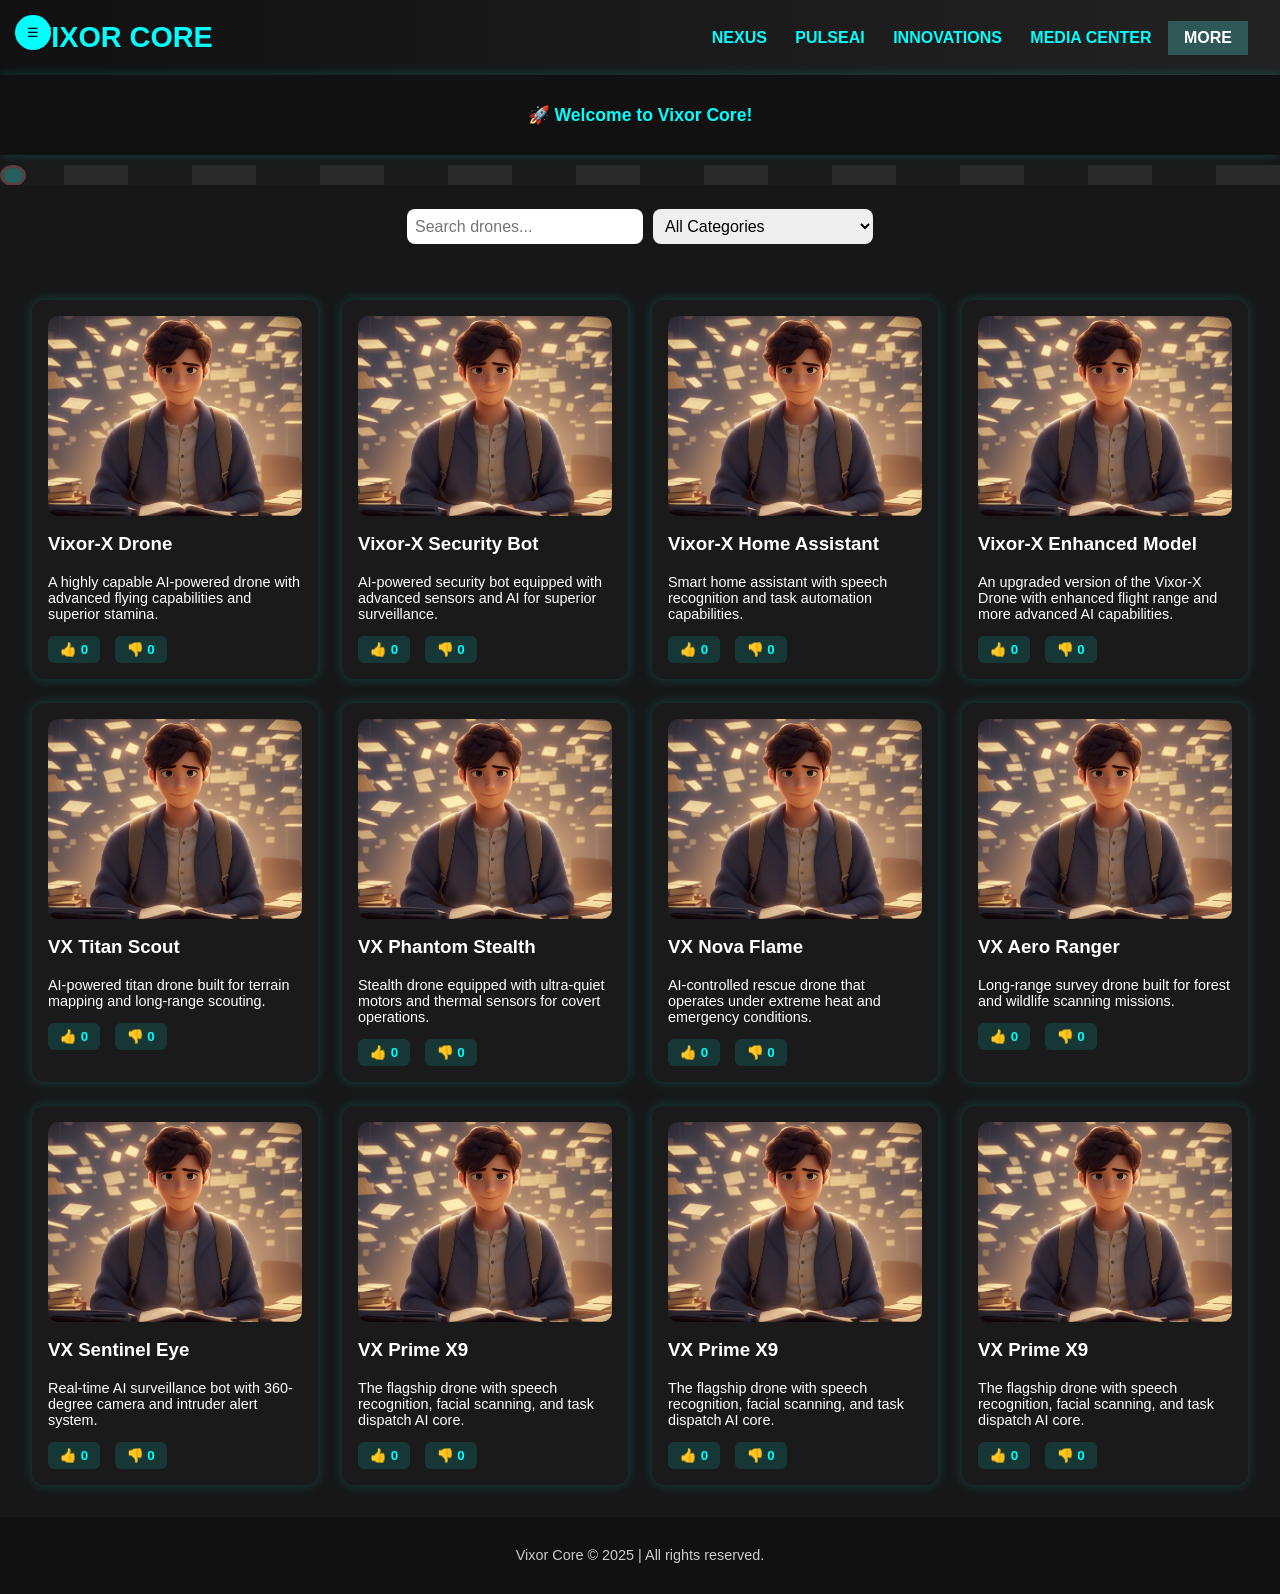
==== index.html @ 2cb332a6 "Add files via upload" ====
<!DOCTYPE html>
<html lang="en">
<head>
  <meta charset="UTF-8" />
  <meta name="viewport" content="width=device-width, initial-scale=1.0" />
  <title>Vixor Core - Home</title>
  <link rel="stylesheet" href="style.css" />
</head>
<body>

  <!-- Top Navigation Header -->
  <header>
    <div class="logo">Vixor Core</div>
    <nav>
      <a href="#nexus" id="nav-nexus">Nexus</a>
      <a href="#pulseai" id="nav-pulseai">PulseAI</a>
      <a href="#skybots" id="nav-skybots">Innovations</a>
      <a href="#media" id="nav-media">Media Center</a>
      <div class="dropdown">
        <button class="dropbtn">More</button>
        <div class="dropdown-content">
          <a href="settings.html" id="nav-settings">Settings</a>
          <a href="mission.html" id="nav-mission">Mission</a>
          <a href="token.html" id="nav-token">Token</a>
          <a href="reserve.html" id="nav-reserve">Reserve</a>
          <a href="roadmap.html" id="nav-roadmap">Roadmap</a>
          <a href="help.html" id="nav-help">Help</a>
          <a href="contact.html" id="nav-contact">Contact Us</a>
        </div>
      </div>
    </nav>
  </header>

  <!-- ✅ Rotating Message Section BELOW Header -->
  <section class="rotating-banner">
    <p id="rotatingText">🚀 Welcome to Vixor Core!</p>
  </section>

  <!-- Sidebar for Account Control -->
  <button id="toggleSidebarBtn">☰</button>
  <aside id="sidebar">
    <a href="profile.html">Profile</a>
    <a href="notifications.html">Notifications</a>
    <a href="language.html">Language</a>
    <a href="deposit.html">Deposit Funds</a>
    <a href="#transact" id="nav-transact">Transact</a>
    <a href="#fleet" id="nav-fleet">Drone Fleet</a>
    <a href="logout.html">Logout</a>
    <div id="clock"></div> <!-- Clock Display -->
  </aside>

  <!-- Color Theme Control -->
  <div id="color-theme-slider">
    <div class="color-handle" draggable="true"></div>
  </div>

  <!-- Search and Filter Section -->
  <div class="search-filter-wrapper">
    <input type="text" id="searchInput" placeholder="Search drones..." />
    <select id="filterSelect">
      <option value="all">All Categories</option>
      <option value="SkyBots">SkyBots</option>
      <option value="PulseAI">PulseAI</option>
      <option value="Nexus">Nexus</option>
      <option value="space tech">Space Tech</option>
    </select>
  </div>

  <!-- Main Content Area for Products -->
  <div class="container" id="content"></div>

  <!-- Footer Section -->
  <footer>
    <p>Vixor Core &copy; 2025 | All rights reserved.</p>
  </footer>

  <!-- Main JavaScript -->
  <script src="main.js"></script>

  <!-- ✅ Rotating Banner Script -->
  <script>
    const rotatingMessages = [
      "🚀 Welcome to Vixor Core!",
      "💸 Would you like to deposit to your account?",
      "🧾 Complete your profile to access more features!",
      "🛰️ New drones launching weekly!",
      "🎁 Invite friends to earn rewards!",
      "🌍 Now supporting 20+ languages!",
      "🔐 Stay safe: enable 2FA in settings!",
      "🛠️ Join our AI Dev Program – coming soon!",
      "💡 Tip: Click 'More' to see all extra features.",
      "💬 VX AI bots now support voice response!"
      
    ];
    let msgIndex = 0;
    const rotatingText = document.getElementById("rotatingText");

    setInterval(() => {
      msgIndex = (msgIndex + 1) % rotatingMessages.length;
      rotatingText.textContent = rotatingMessages[msgIndex];
    }, 4000);
  </script>

  <!-- ✅ Optional Basic CSS (if not already in style.css) -->
  <style>
    .rotating-banner {
      text-align: center;
      background-color: #111;
      padding: 12px 0;
      font-size: 1.1rem;
      color: #00ffff;
      font-weight: 600;
      font-weight: bolder;
      box-shadow: 0 0 10px rgba(0, 255, 255, 0.2);
      animation: fadeIn 7.5s ease-in-out;
    }
  </style>

</body>
</html>
---- style.css ----
/* Vixor Core Full Website Styling */

/* ===== BASE ===== */
body {
  font-family: 'Segoe UI', sans-serif;
  margin: 0;
  padding: 0;
  background-color: #0a0a0af1;
  color: #ffffff;
  transition: background-color 0.5s ease;
}

/* ===== HEADER ===== */
header {
  background: linear-gradient(to right, #111, #222);
  padding: 1rem 2rem;
  font-weight: 600;
  display: flex;
  justify-content: space-between;
  align-items: center;
  text-transform: uppercase;
  line-height: 1.5;
}

.logo {
  font-size: 1.8rem;
  font-weight: bold;
  color: #00ffff;
}

nav a {
  margin: 0 12px;
  text-decoration: none;
  color: #00ffff;
  font-size: 1rem;
  transition: color 1.7s;
}

nav a:hover {
  color: #263636;
  text-shadow: 0 0 10px #00ff7f;
}

/* ===== DROPDOWN ===== */
.dropdown {
  position: relative;
  display: inline-block;
}

.dropbtn {
  background-color: #2e5757;
  color: white;
  padding: 0.5rem 1rem;
  border: none;
  cursor: pointer;
  font-size: 1rem;
  font-weight: bold;
  text-transform: uppercase;
}

.dropdown-content {
  display: none;
  position: absolute;
  background-color: #444;
  min-width: 180px;
  z-index: 1;
}

.dropdown-content a {
  color: #ccc;
  padding: 12px 16px;
  text-decoration: none;
  display: block;
}

.dropdown:hover .dropdown-content {
  display: block;
}

/* ===== ROTATING MESSAGE BANNER ===== */
.rotating-banner {
  background-color: #35a0a0;
  padding: 10px 0;
  text-align: center;
  font-size: 1rem;
  font-weight: bold;
  color: #00ffff;
  box-shadow: 0 0 10px rgba(0, 255, 255, 0.2);
  animation: fadeIn 1.5s ease-in-out;
}

@keyframes fadeIn {
  from { opacity: 0; transform: translateY(-100px); }
  to   { opacity: 1; transform: translateY(0); }
}

/* ===== SIDEBAR ===== */
#sidebar {
  position: fixed;
  top: 0;
  left: -250px;
  width: 250px;
  height: 100%;
  background: #111;
  overflow-x: hidden;
  transition: left 0.5s ease;
  z-index: 999;
  padding-top: 60px;
}

#sidebar.open {
  left: 0;
}

#sidebar a {
  padding: 15px 25px;
  text-decoration: none;
  font-size: 1rem;
  color: #ccc;
  display: block;
  transition: 0.3s;
  text-transform: uppercase;
}

#sidebar a:hover {
  background-color: #355555;
  color: black;
}

/* ===== SIDEBAR TOGGLE BUTTON ===== */
#toggleSidebarBtn {
  position: fixed;
  top: 15px;
  left: 15px;
  background-color: #00ffff;
  border: none;
  padding: 10px 12px;
  cursor: pointer;
  border-radius: 50%;
  z-index: 1000;
}

/* ===== COLOR THEME SLIDER ===== */
#color-theme-slider {
  width: 100%;
  height: 20px;
  background: repeating-linear-gradient(
    to right,
    #1a1a1a,
    #1a1a1a 5%,
    #2a2a2a 5%,
    #2a2a2a 10%
  );
  position: relative;
  overflow: hidden;
  margin-top: 10px;
}

.color-handle {
  width: 20px;
  height: 15px;
  background-color: #275e5e;
  border: 3px solid rgb(90, 63, 63);
  border-radius: 50%;
  position: absolute;
  top: 0;
  left: 0;
  cursor: grab;
}

/* ===== SEARCH & FILTER ===== */
.search-filter-wrapper {
  display: flex;
  justify-content: center;
  gap: 10px;
  margin: 1.5rem;
}

input#searchInput, select#filterSelect {
  padding: 0.5rem;
  font-size: 1rem;
  border-radius: 8px;
  border: none;
  width: 220px;
}

/* ===== PRODUCT GRID ===== */
.container {
  display: grid;
  grid-template-columns: repeat(auto-fit, minmax(250px, 1fr));
  gap: 1.5rem;
  padding: 2rem;
}

.card {
  background-color: #1a1a1a;
  padding: 1rem;
  border-radius: 12px;
  box-shadow: 0 0 12px rgba(0,255,255,0.2);
  transition: transform 0.3s, box-shadow 0.3s;
}

.card:hover {
  transform: scale(1.05);
  box-shadow: 0 0 20px rgba(0,255,255,0.4);
}

.card img {
  width: 100%;
  border-radius: 10px;
  height: 200px;
  object-fit: cover;
}

.card h3 {
  margin-top: 0.8rem;
}

.card p {
  font-size: 0.9rem;
}

.vote-buttons {
  margin-top: 10px;
}
.vote-buttons button {
  margin-right: 10px;
  padding: 6px 12px;
  background: #00ffff20;
  border: none;
  border-radius: 6px;
  cursor: pointer;
  color: #00ffff;
  font-weight: bold;
}
.vote-buttons button:hover {
  background: #00ffff40;
}

/* ===== FOOTER ===== */
footer {
  text-align: center;
  padding: 1rem;
  background-color: #111;
  font-size: 0.9rem;
  color: #ccc;
}

/* ===== CLOCK ===== */
#clock {
  font-size: 1.2rem;
  color: #00ffff;
  margin: 20px;
  text-align: center;
}

/* ===== RESPONSIVE DESIGN ===== */
@media (max-width: 768px) {
  nav {
    flex-direction: column;
    align-items: center;
  }

  .search-filter-wrapper {
    flex-direction: column;
    align-items: center;
  }

  #color-theme-slider {
    height: 35px;
  }

  .color-handle {
    height: 35px;
    width: 35px;
  }
}
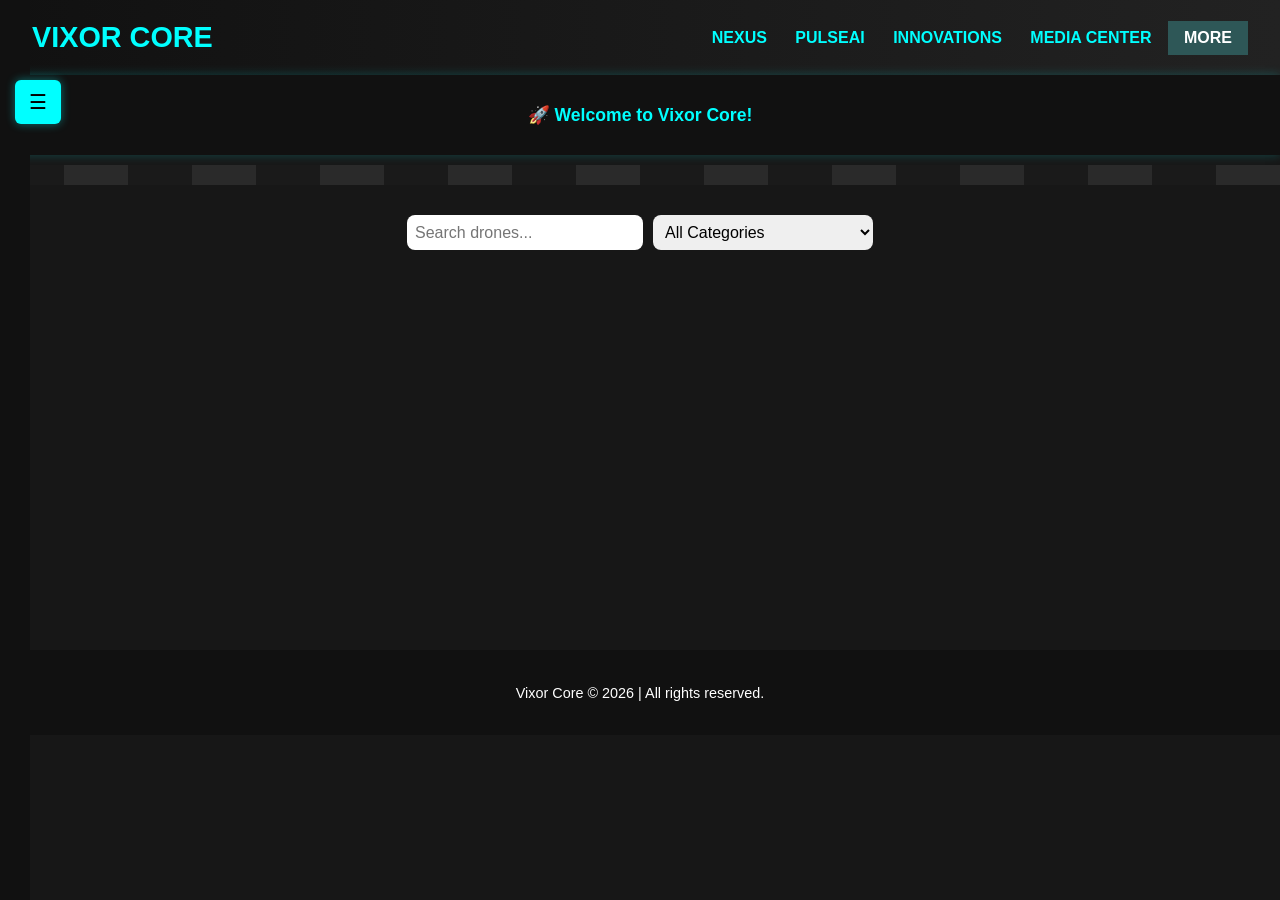
==== commit 7787df4e: "Update index.html" ====
--- a/index.html
+++ b/index.html
@@ -5,6 +5,103 @@
   <meta name="viewport" content="width=device-width, initial-scale=1.0" />
   <title>Vixor Core - Home</title>
   <link rel="stylesheet" href="style.css" />
+
+  <style>
+    /* Rotating Banner */
+    .rotating-banner {
+      text-align: center;
+      background-color: #111;
+      padding: 12px 0;
+      font-size: 1.1rem;
+      color: #00ffff;
+      font-weight: bold;
+      box-shadow: 0 0 10px rgba(0, 255, 255, 0.2);
+    }
+
+    #rotatingText {
+      transition: opacity 0.5s ease;
+    }
+
+    /* Sidebar Toggle Button */
+    #toggleSidebarBtn {
+      position: fixed;
+      top: 80px;
+      left: 15px;
+      z-index: 1000;
+      background: #00ffff;
+      color: #000;
+      border: none;
+      padding: 10px 14px;
+      font-size: 20px;
+      cursor: pointer;
+      border-radius: 6px;
+      box-shadow: 0 0 10px rgba(0,255,255,0.4);
+    }
+
+    /* Sidebar */
+    #sidebar {
+      position: fixed;
+      top: 0;
+      left: -260px;
+      width: 250px;
+      height: 100%;
+      background: #111;
+      padding: 80px 20px 20px;
+      transition: left 0.3s ease;
+      z-index: 999;
+      display: flex;
+      flex-direction: column;
+      gap: 15px;
+    }
+
+    #sidebar a {
+      color: #00ffff;
+      text-decoration: none;
+      font-size: 16px;
+    }
+
+    #sidebar.active {
+      left: 0;
+    }
+
+    #clock {
+      margin-top: 20px;
+      color: white;
+      font-weight: bold;
+      font-size: 16px;
+    }
+
+    /* Search + Filter */
+    .search-filter-wrapper {
+      display: flex;
+      gap: 10px;
+      justify-content: center;
+      margin: 30px 20px;
+      flex-wrap: wrap;
+    }
+
+    #searchInput,
+    #filterSelect {
+      padding: 10px;
+      border: 1px solid #00ffff;
+      border-radius: 6px;
+      outline: none;
+    }
+
+    /* Main Content */
+    .container {
+      min-height: 300px;
+      padding: 20px;
+    }
+
+    footer {
+      text-align: center;
+      padding: 20px;
+      background: #111;
+      color: #fff;
+      margin-top: 30px;
+    }
+  </style>
 </head>
 <body>
 
@@ -12,41 +109,42 @@
   <header>
     <div class="logo">Vixor Core</div>
     <nav>
-      <a href="#nexus" id="nav-nexus">Nexus</a>
-      <a href="#pulseai" id="nav-pulseai">PulseAI</a>
-      <a href="#skybots" id="nav-skybots">Innovations</a>
-      <a href="#media" id="nav-media">Media Center</a>
+      <a href="#nexus">Nexus</a>
+      <a href="#pulseai">PulseAI</a>
+      <a href="#skybots">Innovations</a>
+      <a href="#media">Media Center</a>
+
       <div class="dropdown">
-        <button class="dropbtn">More</button>
+        <button type="button" class="dropbtn">More</button>
         <div class="dropdown-content">
-          <a href="settings.html" id="nav-settings">Settings</a>
-          <a href="mission.html" id="nav-mission">Mission</a>
-          <a href="token.html" id="nav-token">Token</a>
-          <a href="reserve.html" id="nav-reserve">Reserve</a>
-          <a href="roadmap.html" id="nav-roadmap">Roadmap</a>
-          <a href="help.html" id="nav-help">Help</a>
-          <a href="contact.html" id="nav-contact">Contact Us</a>
+          <a href="settings.html">Settings</a>
+          <a href="mission.html">Mission</a>
+          <a href="token.html">Token</a>
+          <a href="reserve.html">Reserve</a>
+          <a href="roadmap.html">Roadmap</a>
+          <a href="help.html">Help</a>
+          <a href="contact.html">Contact Us</a>
         </div>
       </div>
     </nav>
   </header>
 
-  <!-- ✅ Rotating Message Section BELOW Header -->
+  <!-- Rotating Banner -->
   <section class="rotating-banner">
     <p id="rotatingText">🚀 Welcome to Vixor Core!</p>
   </section>
 
-  <!-- Sidebar for Account Control -->
+  <!-- Sidebar -->
   <button id="toggleSidebarBtn">☰</button>
   <aside id="sidebar">
     <a href="profile.html">Profile</a>
     <a href="notifications.html">Notifications</a>
     <a href="language.html">Language</a>
     <a href="deposit.html">Deposit Funds</a>
-    <a href="#transact" id="nav-transact">Transact</a>
-    <a href="#fleet" id="nav-fleet">Drone Fleet</a>
+    <a href="#transact">Transact</a>
+    <a href="#fleet">Drone Fleet</a>
     <a href="logout.html">Logout</a>
-    <div id="clock"></div> <!-- Clock Display -->
+    <div id="clock"></div>
   </aside>
 
   <!-- Color Theme Control -->
@@ -54,7 +152,7 @@
     <div class="color-handle" draggable="true"></div>
   </div>
 
-  <!-- Search and Filter Section -->
+  <!-- Search and Filter -->
   <div class="search-filter-wrapper">
     <input type="text" id="searchInput" placeholder="Search drones..." />
     <select id="filterSelect">
@@ -66,19 +164,16 @@
     </select>
   </div>
 
-  <!-- Main Content Area for Products -->
+  <!-- Main Content -->
   <div class="container" id="content"></div>
 
-  <!-- Footer Section -->
+  <!-- Footer -->
   <footer>
-    <p>Vixor Core &copy; 2025 | All rights reserved.</p>
+    <p>Vixor Core &copy; 2026 | All rights reserved.</p>
   </footer>
 
-  <!-- Main JavaScript -->
-  <script src="main.js"></script>
-
-  <!-- ✅ Rotating Banner Script -->
   <script>
+    /* Rotating Banner Messages */
     const rotatingMessages = [
       "🚀 Welcome to Vixor Core!",
       "💸 Would you like to deposit to your account?",
@@ -90,31 +185,39 @@
       "🛠️ Join our AI Dev Program – coming soon!",
       "💡 Tip: Click 'More' to see all extra features.",
       "💬 VX AI bots now support voice response!"
-      
     ];
+
     let msgIndex = 0;
     const rotatingText = document.getElementById("rotatingText");
 
     setInterval(() => {
-      msgIndex = (msgIndex + 1) % rotatingMessages.length;
-      rotatingText.textContent = rotatingMessages[msgIndex];
+      rotatingText.style.opacity = "0";
+
+      setTimeout(() => {
+        msgIndex = (msgIndex + 1) % rotatingMessages.length;
+        rotatingText.textContent = rotatingMessages[msgIndex];
+        rotatingText.style.opacity = "1";
+      }, 500);
     }, 4000);
+
+    /* Sidebar Toggle */
+    const sidebar = document.getElementById("sidebar");
+    const toggleBtn = document.getElementById("toggleSidebarBtn");
+
+    toggleBtn.addEventListener("click", () => {
+      sidebar.classList.toggle("active");
+    });
+
+    /* Live Clock */
+    function updateClock() {
+      const clock = document.getElementById("clock");
+      const now = new Date();
+      clock.textContent = now.toLocaleTimeString();
+    }
+
+    setInterval(updateClock, 1000);
+    updateClock();
   </script>
-
-  <!-- ✅ Optional Basic CSS (if not already in style.css) -->
-  <style>
-    .rotating-banner {
-      text-align: center;
-      background-color: #111;
-      padding: 12px 0;
-      font-size: 1.1rem;
-      color: #00ffff;
-      font-weight: 600;
-      font-weight: bolder;
-      box-shadow: 0 0 10px rgba(0, 255, 255, 0.2);
-      animation: fadeIn 7.5s ease-in-out;
-    }
-  </style>
 
 </body>
 </html>
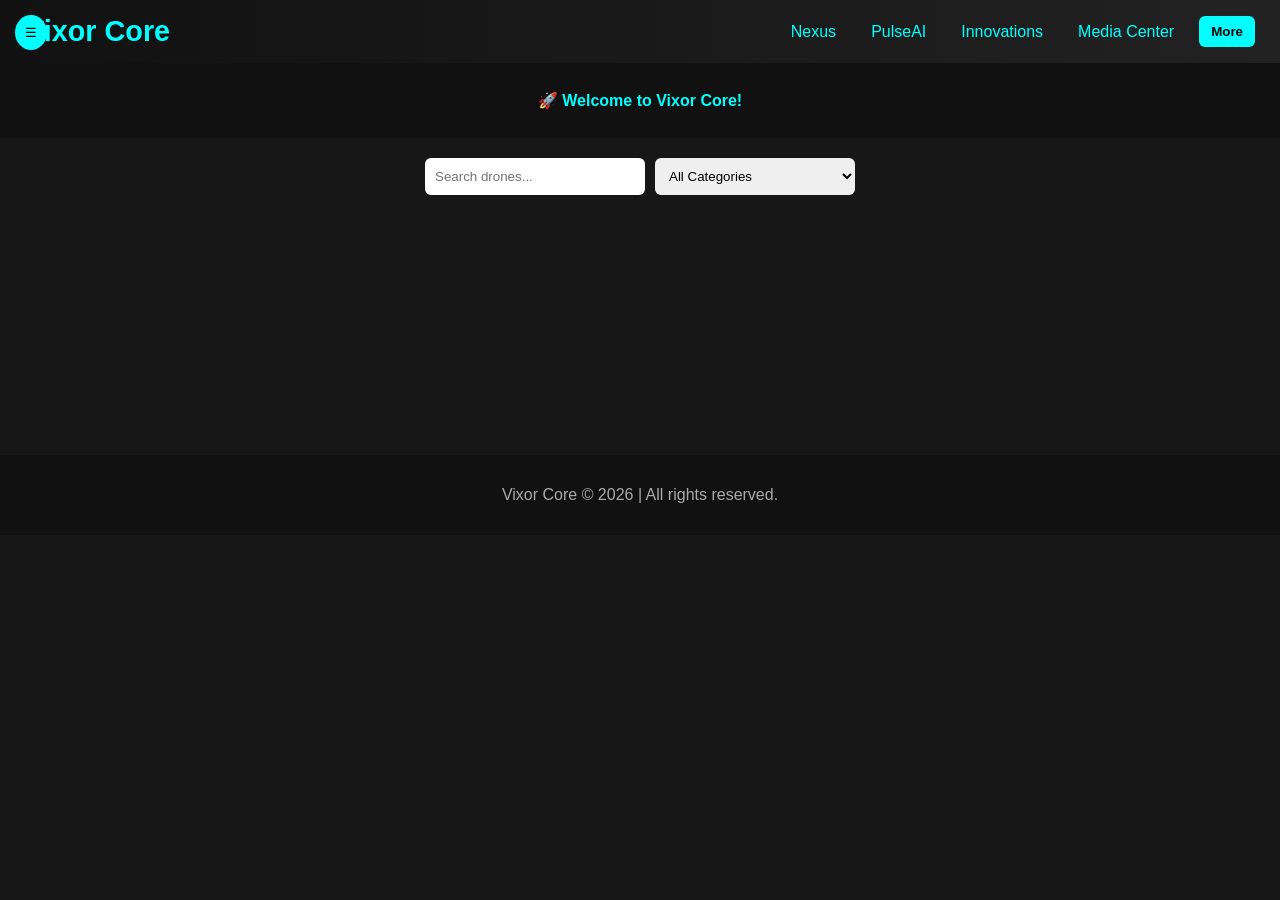
==== commit b379efb4: "Update index.html" ====
--- a/index.html
+++ b/index.html
@@ -5,109 +5,14 @@
   <meta name="viewport" content="width=device-width, initial-scale=1.0" />
   <title>Vixor Core - Home</title>
   <link rel="stylesheet" href="style.css" />
+</head>
 
-  <style>
-    /* Rotating Banner */
-    .rotating-banner {
-      text-align: center;
-      background-color: #111;
-      padding: 12px 0;
-      font-size: 1.1rem;
-      color: #00ffff;
-      font-weight: bold;
-      box-shadow: 0 0 10px rgba(0, 255, 255, 0.2);
-    }
-
-    #rotatingText {
-      transition: opacity 0.5s ease;
-    }
-
-    /* Sidebar Toggle Button */
-    #toggleSidebarBtn {
-      position: fixed;
-      top: 80px;
-      left: 15px;
-      z-index: 1000;
-      background: #00ffff;
-      color: #000;
-      border: none;
-      padding: 10px 14px;
-      font-size: 20px;
-      cursor: pointer;
-      border-radius: 6px;
-      box-shadow: 0 0 10px rgba(0,255,255,0.4);
-    }
-
-    /* Sidebar */
-    #sidebar {
-      position: fixed;
-      top: 0;
-      left: -260px;
-      width: 250px;
-      height: 100%;
-      background: #111;
-      padding: 80px 20px 20px;
-      transition: left 0.3s ease;
-      z-index: 999;
-      display: flex;
-      flex-direction: column;
-      gap: 15px;
-    }
-
-    #sidebar a {
-      color: #00ffff;
-      text-decoration: none;
-      font-size: 16px;
-    }
-
-    #sidebar.active {
-      left: 0;
-    }
-
-    #clock {
-      margin-top: 20px;
-      color: white;
-      font-weight: bold;
-      font-size: 16px;
-    }
-
-    /* Search + Filter */
-    .search-filter-wrapper {
-      display: flex;
-      gap: 10px;
-      justify-content: center;
-      margin: 30px 20px;
-      flex-wrap: wrap;
-    }
-
-    #searchInput,
-    #filterSelect {
-      padding: 10px;
-      border: 1px solid #00ffff;
-      border-radius: 6px;
-      outline: none;
-    }
-
-    /* Main Content */
-    .container {
-      min-height: 300px;
-      padding: 20px;
-    }
-
-    footer {
-      text-align: center;
-      padding: 20px;
-      background: #111;
-      color: #fff;
-      margin-top: 30px;
-    }
-  </style>
-</head>
 <body>
 
-  <!-- Top Navigation Header -->
+  <!-- ===== HEADER ===== -->
   <header>
     <div class="logo">Vixor Core</div>
+
     <nav>
       <a href="#nexus">Nexus</a>
       <a href="#pulseai">PulseAI</a>
@@ -115,7 +20,7 @@
       <a href="#media">Media Center</a>
 
       <div class="dropdown">
-        <button type="button" class="dropbtn">More</button>
+        <button class="dropbtn" type="button">More</button>
         <div class="dropdown-content">
           <a href="settings.html">Settings</a>
           <a href="mission.html">Mission</a>
@@ -123,19 +28,21 @@
           <a href="reserve.html">Reserve</a>
           <a href="roadmap.html">Roadmap</a>
           <a href="help.html">Help</a>
-          <a href="contact.html">Contact Us</a>
+          <a href="contact.html">Contact</a>
         </div>
       </div>
     </nav>
   </header>
 
-  <!-- Rotating Banner -->
+  <!-- ===== ROTATING BANNER ===== -->
   <section class="rotating-banner">
     <p id="rotatingText">🚀 Welcome to Vixor Core!</p>
   </section>
 
-  <!-- Sidebar -->
+  <!-- ===== SIDEBAR BUTTON ===== -->
   <button id="toggleSidebarBtn">☰</button>
+
+  <!-- ===== SIDEBAR ===== -->
   <aside id="sidebar">
     <a href="profile.html">Profile</a>
     <a href="notifications.html">Notifications</a>
@@ -144,15 +51,11 @@
     <a href="#transact">Transact</a>
     <a href="#fleet">Drone Fleet</a>
     <a href="logout.html">Logout</a>
+
     <div id="clock"></div>
   </aside>
 
-  <!-- Color Theme Control -->
-  <div id="color-theme-slider">
-    <div class="color-handle" draggable="true"></div>
-  </div>
-
-  <!-- Search and Filter -->
+  <!-- ===== SEARCH FILTER ===== -->
   <div class="search-filter-wrapper">
     <input type="text" id="searchInput" placeholder="Search drones..." />
     <select id="filterSelect">
@@ -160,31 +63,30 @@
       <option value="SkyBots">SkyBots</option>
       <option value="PulseAI">PulseAI</option>
       <option value="Nexus">Nexus</option>
-      <option value="space tech">Space Tech</option>
+      <option value="space">Space Tech</option>
     </select>
   </div>
 
-  <!-- Main Content -->
+  <!-- ===== MAIN CONTENT ===== -->
   <div class="container" id="content"></div>
 
-  <!-- Footer -->
+  <!-- ===== FOOTER ===== -->
   <footer>
-    <p>Vixor Core &copy; 2026 | All rights reserved.</p>
+    <p>Vixor Core © 2026 | All rights reserved.</p>
   </footer>
 
+  <!-- ===== SCRIPT ===== -->
   <script>
-    /* Rotating Banner Messages */
+    // Rotating messages
     const rotatingMessages = [
       "🚀 Welcome to Vixor Core!",
-      "💸 Would you like to deposit to your account?",
-      "🧾 Complete your profile to access more features!",
-      "🛰️ New drones launching weekly!",
-      "🎁 Invite friends to earn rewards!",
-      "🌍 Now supporting 20+ languages!",
-      "🔐 Stay safe: enable 2FA in settings!",
-      "🛠️ Join our AI Dev Program – coming soon!",
-      "💡 Tip: Click 'More' to see all extra features.",
-      "💬 VX AI bots now support voice response!"
+      "💸 Deposit funds anytime!",
+      "🧾 Complete your profile!",
+      "🛰️ New drones launching!",
+      "🎁 Invite friends & earn!",
+      "🌍 Now supporting global users!",
+      "🔐 Enable 2FA for safety!",
+      "💡 Explore More section!"
     ];
 
     let msgIndex = 0;
@@ -197,18 +99,18 @@
         msgIndex = (msgIndex + 1) % rotatingMessages.length;
         rotatingText.textContent = rotatingMessages[msgIndex];
         rotatingText.style.opacity = "1";
-      }, 500);
-    }, 4000);
+      }, 400);
+    }, 3000);
 
-    /* Sidebar Toggle */
+    // Sidebar toggle
     const sidebar = document.getElementById("sidebar");
     const toggleBtn = document.getElementById("toggleSidebarBtn");
 
-    toggleBtn.addEventListener("click", () => {
-      sidebar.classList.toggle("active");
-    });
+    toggleBtn.onclick = () => {
+      sidebar.classList.toggle("open");
+    };
 
-    /* Live Clock */
+    // Clock
     function updateClock() {
       const clock = document.getElementById("clock");
       const now = new Date();
@@ -220,4 +122,4 @@
   </script>
 
 </body>
-</html>
+                                        </html>
--- a/style.css
+++ b/style.css
@@ -1,111 +1,117 @@
-/* Vixor Core Full Website Styling */
+/* =========================
+   VIXOR CORE FULL CSS RESET
+========================= */
 
-/* ===== BASE ===== */
+/* BASE */
 body {
   font-family: 'Segoe UI', sans-serif;
   margin: 0;
   padding: 0;
   background-color: #0a0a0af1;
   color: #ffffff;
-  transition: background-color 0.5s ease;
 }
 
 /* ===== HEADER ===== */
 header {
   background: linear-gradient(to right, #111, #222);
-  padding: 1rem 2rem;
-  font-weight: 600;
+  padding: 15px 25px;
   display: flex;
   justify-content: space-between;
   align-items: center;
-  text-transform: uppercase;
-  line-height: 1.5;
+  flex-wrap: wrap;
 }
 
+/* LOGO */
 .logo {
   font-size: 1.8rem;
   font-weight: bold;
   color: #00ffff;
 }
 
+/* NAV */
+nav {
+  display: flex;
+  align-items: center;
+  gap: 15px;
+  flex-wrap: wrap;
+}
+
+/* NAV LINKS */
 nav a {
-  margin: 0 12px;
   text-decoration: none;
   color: #00ffff;
-  font-size: 1rem;
-  transition: color 1.7s;
+  padding: 6px 10px;
+  border-radius: 6px;
+  transition: 0.3s;
 }
 
 nav a:hover {
-  color: #263636;
-  text-shadow: 0 0 10px #00ff7f;
+  background: rgba(0,255,255,0.15);
+  color: #fff;
 }
 
-/* ===== DROPDOWN ===== */
+/* DROPDOWN */
 .dropdown {
   position: relative;
-  display: inline-block;
 }
 
 .dropbtn {
-  background-color: #2e5757;
-  color: white;
-  padding: 0.5rem 1rem;
+  background: #00ffff;
   border: none;
+  padding: 8px 12px;
   cursor: pointer;
-  font-size: 1rem;
   font-weight: bold;
-  text-transform: uppercase;
+  border-radius: 6px;
 }
 
 .dropdown-content {
   display: none;
   position: absolute;
-  background-color: #444;
-  min-width: 180px;
-  z-index: 1;
+  background: #111;
+  min-width: 160px;
+  top: 40px;
+  right: 0;
+  border-radius: 6px;
+  overflow: hidden;
 }
 
 .dropdown-content a {
-  color: #ccc;
-  padding: 12px 16px;
-  text-decoration: none;
   display: block;
+  padding: 10px;
+  color: white;
+}
+
+.dropdown-content a:hover {
+  background: #222;
 }
 
 .dropdown:hover .dropdown-content {
   display: block;
 }
 
-/* ===== ROTATING MESSAGE BANNER ===== */
+/* ROTATING BANNER */
 .rotating-banner {
-  background-color: #35a0a0;
-  padding: 10px 0;
+  background: #111;
   text-align: center;
-  font-size: 1rem;
+  padding: 12px;
+  color: #00ffff;
   font-weight: bold;
-  color: #00ffff;
-  box-shadow: 0 0 10px rgba(0, 255, 255, 0.2);
-  animation: fadeIn 1.5s ease-in-out;
 }
 
-@keyframes fadeIn {
-  from { opacity: 0; transform: translateY(-100px); }
-  to   { opacity: 1; transform: translateY(0); }
+#rotatingText {
+  transition: opacity 0.4s ease;
 }
 
-/* ===== SIDEBAR ===== */
+/* SIDEBAR */
 #sidebar {
   position: fixed;
+  left: -260px;
   top: 0;
-  left: -250px;
   width: 250px;
   height: 100%;
   background: #111;
-  overflow-x: hidden;
-  transition: left 0.5s ease;
-  z-index: 999;
   padding-top: 60px;
+  transition: 0.4s;
 }
 
 #sidebar.open {
@@ -113,165 +119,63 @@
 }
 
 #sidebar a {
-  padding: 15px 25px;
+  display: block;
+  padding: 15px;
+  color: #ccc;
   text-decoration: none;
-  font-size: 1rem;
-  color: #ccc;
-  display: block;
-  transition: 0.3s;
-  text-transform: uppercase;
 }
 
 #sidebar a:hover {
-  background-color: #355555;
-  color: black;
+  background: #00ffff22;
+  color: #00ffff;
 }
 
-/* ===== SIDEBAR TOGGLE BUTTON ===== */
+/* TOGGLE BUTTON */
 #toggleSidebarBtn {
   position: fixed;
   top: 15px;
   left: 15px;
-  background-color: #00ffff;
+  background: #00ffff;
   border: none;
-  padding: 10px 12px;
+  padding: 10px;
+  border-radius: 50%;
   cursor: pointer;
-  border-radius: 50%;
-  z-index: 1000;
 }
 
-/* ===== COLOR THEME SLIDER ===== */
-#color-theme-slider {
-  width: 100%;
-  height: 20px;
-  background: repeating-linear-gradient(
-    to right,
-    #1a1a1a,
-    #1a1a1a 5%,
-    #2a2a2a 5%,
-    #2a2a2a 10%
-  );
-  position: relative;
-  overflow: hidden;
-  margin-top: 10px;
-}
-
-.color-handle {
-  width: 20px;
-  height: 15px;
-  background-color: #275e5e;
-  border: 3px solid rgb(90, 63, 63);
-  border-radius: 50%;
-  position: absolute;
-  top: 0;
-  left: 0;
-  cursor: grab;
-}
-
-/* ===== SEARCH & FILTER ===== */
+/* SEARCH */
 .search-filter-wrapper {
   display: flex;
   justify-content: center;
   gap: 10px;
-  margin: 1.5rem;
+  margin: 20px;
+  flex-wrap: wrap;
 }
 
-input#searchInput, select#filterSelect {
-  padding: 0.5rem;
-  font-size: 1rem;
-  border-radius: 8px;
+#searchInput,
+#filterSelect {
+  padding: 10px;
   border: none;
-  width: 220px;
+  border-radius: 6px;
+  width: 200px;
 }
 
-/* ===== PRODUCT GRID ===== */
+/* CONTENT */
 .container {
-  display: grid;
-  grid-template-columns: repeat(auto-fit, minmax(250px, 1fr));
-  gap: 1.5rem;
-  padding: 2rem;
+  padding: 20px;
+  min-height: 200px;
 }
 
-.card {
-  background-color: #1a1a1a;
-  padding: 1rem;
-  border-radius: 12px;
-  box-shadow: 0 0 12px rgba(0,255,255,0.2);
-  transition: transform 0.3s, box-shadow 0.3s;
+/* FOOTER */
+footer {
+  text-align: center;
+  padding: 15px;
+  background: #111;
+  color: #aaa;
 }
 
-.card:hover {
-  transform: scale(1.05);
-  box-shadow: 0 0 20px rgba(0,255,255,0.4);
+/* CLOCK */
+#clock {
+  text-align: center;
+  color: #00ffff;
+  margin-top: 20px;
 }
-
-.card img {
-  width: 100%;
-  border-radius: 10px;
-  height: 200px;
-  object-fit: cover;
-}
-
-.card h3 {
-  margin-top: 0.8rem;
-}
-
-.card p {
-  font-size: 0.9rem;
-}
-
-.vote-buttons {
-  margin-top: 10px;
-}
-.vote-buttons button {
-  margin-right: 10px;
-  padding: 6px 12px;
-  background: #00ffff20;
-  border: none;
-  border-radius: 6px;
-  cursor: pointer;
-  color: #00ffff;
-  font-weight: bold;
-}
-.vote-buttons button:hover {
-  background: #00ffff40;
-}
-
-/* ===== FOOTER ===== */
-footer {
-  text-align: center;
-  padding: 1rem;
-  background-color: #111;
-  font-size: 0.9rem;
-  color: #ccc;
-}
-
-/* ===== CLOCK ===== */
-#clock {
-  font-size: 1.2rem;
-  color: #00ffff;
-  margin: 20px;
-  text-align: center;
-}
-
-/* ===== RESPONSIVE DESIGN ===== */
-@media (max-width: 768px) {
-  nav {
-    flex-direction: column;
-    align-items: center;
-  }
-
-  .search-filter-wrapper {
-    flex-direction: column;
-    align-items: center;
-  }
-
-  #color-theme-slider {
-    height: 35px;
-  }
-
-  .color-handle {
-    height: 35px;
-    width: 35px;
-  }
-}
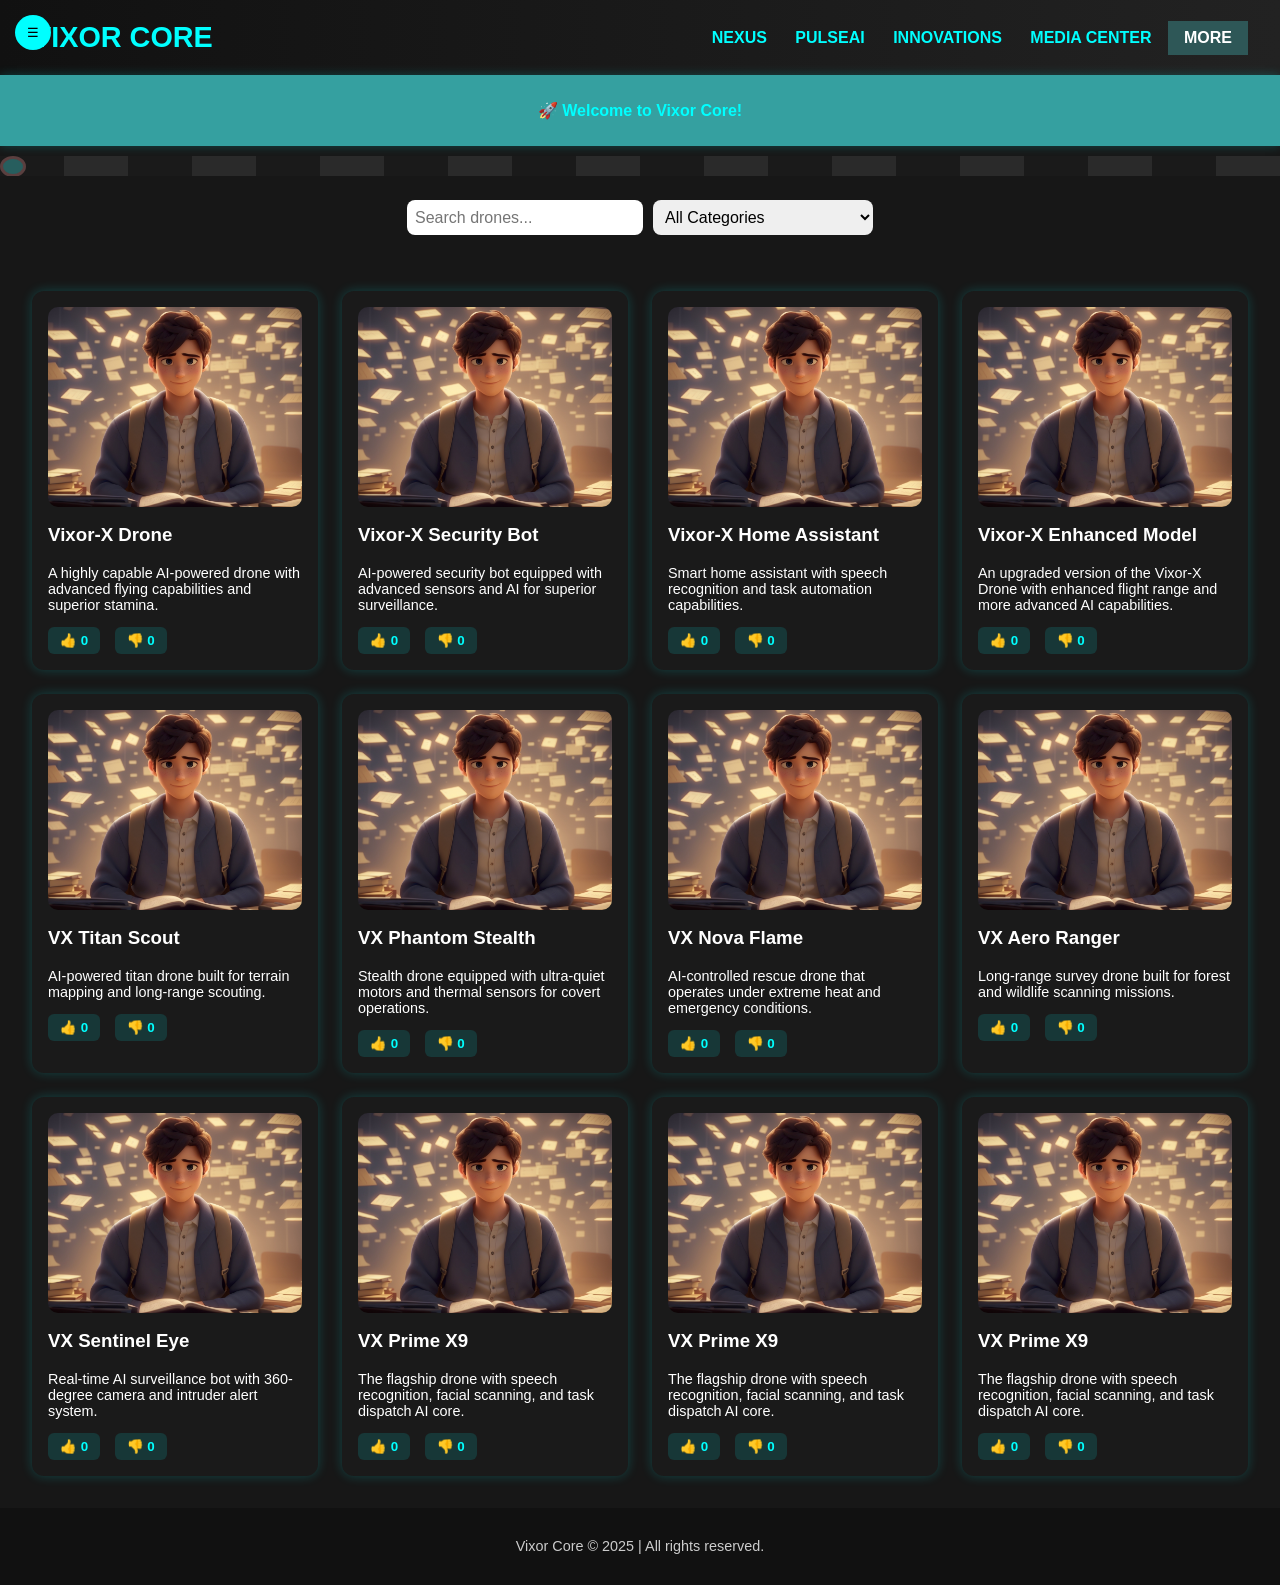
==== commit f9275892: "Update index.html" ====
--- a/index.html
+++ b/index.html
@@ -6,56 +6,55 @@
   <title>Vixor Core - Home</title>
   <link rel="stylesheet" href="style.css" />
 </head>
-
 <body>
 
-  <!-- ===== HEADER ===== -->
+  <!-- Top Navigation Header -->
   <header>
     <div class="logo">Vixor Core</div>
-
     <nav>
-      <a href="#nexus">Nexus</a>
-      <a href="#pulseai">PulseAI</a>
-      <a href="#skybots">Innovations</a>
-      <a href="#media">Media Center</a>
-
+      <a href="#nexus" id="nav-nexus">Nexus</a>
+      <a href="#pulseai" id="nav-pulseai">PulseAI</a>
+      <a href="#skybots" id="nav-skybots">Innovations</a>
+      <a href="#media" id="nav-media">Media Center</a>
       <div class="dropdown">
-        <button class="dropbtn" type="button">More</button>
+        <button class="dropbtn">More</button>
         <div class="dropdown-content">
-          <a href="settings.html">Settings</a>
-          <a href="mission.html">Mission</a>
-          <a href="token.html">Token</a>
-          <a href="reserve.html">Reserve</a>
-          <a href="roadmap.html">Roadmap</a>
-          <a href="help.html">Help</a>
-          <a href="contact.html">Contact</a>
+          <a href="settings.html" id="nav-settings">Settings</a>
+          <a href="mission.html" id="nav-mission">Mission</a>
+          <a href="token.html" id="nav-token">Token</a>
+          <a href="reserve.html" id="nav-reserve">Reserve</a>
+          <a href="roadmap.html" id="nav-roadmap">Roadmap</a>
+          <a href="help.html" id="nav-help">Help</a>
+          <a href="contact.html" id="nav-contact">Contact Us</a>
         </div>
       </div>
     </nav>
   </header>
 
-  <!-- ===== ROTATING BANNER ===== -->
+  <!-- Rotating Banner -->
   <section class="rotating-banner">
     <p id="rotatingText">🚀 Welcome to Vixor Core!</p>
   </section>
 
-  <!-- ===== SIDEBAR BUTTON ===== -->
+  <!-- Sidebar -->
   <button id="toggleSidebarBtn">☰</button>
-
-  <!-- ===== SIDEBAR ===== -->
   <aside id="sidebar">
     <a href="profile.html">Profile</a>
     <a href="notifications.html">Notifications</a>
     <a href="language.html">Language</a>
     <a href="deposit.html">Deposit Funds</a>
-    <a href="#transact">Transact</a>
-    <a href="#fleet">Drone Fleet</a>
+    <a href="#transact" id="nav-transact">Transact</a>
+    <a href="#fleet" id="nav-fleet">Drone Fleet</a>
     <a href="logout.html">Logout</a>
-
     <div id="clock"></div>
   </aside>
 
-  <!-- ===== SEARCH FILTER ===== -->
+  <!-- Color Theme -->
+  <div id="color-theme-slider">
+    <div class="color-handle" draggable="true"></div>
+  </div>
+
+  <!-- Search Filter -->
   <div class="search-filter-wrapper">
     <input type="text" id="searchInput" placeholder="Search drones..." />
     <select id="filterSelect">
@@ -63,63 +62,44 @@
       <option value="SkyBots">SkyBots</option>
       <option value="PulseAI">PulseAI</option>
       <option value="Nexus">Nexus</option>
-      <option value="space">Space Tech</option>
+      <option value="space tech">Space Tech</option>
     </select>
   </div>
 
-  <!-- ===== MAIN CONTENT ===== -->
+  <!-- Content -->
   <div class="container" id="content"></div>
 
-  <!-- ===== FOOTER ===== -->
+  <!-- Footer -->
   <footer>
-    <p>Vixor Core © 2026 | All rights reserved.</p>
+    <p>Vixor Core &copy; 2025 | All rights reserved.</p>
   </footer>
 
-  <!-- ===== SCRIPT ===== -->
+  <!-- Script -->
+  <script src="main.js"></script>
+
+  <!-- Rotating Script -->
   <script>
-    // Rotating messages
     const rotatingMessages = [
       "🚀 Welcome to Vixor Core!",
-      "💸 Deposit funds anytime!",
-      "🧾 Complete your profile!",
-      "🛰️ New drones launching!",
-      "🎁 Invite friends & earn!",
-      "🌍 Now supporting global users!",
-      "🔐 Enable 2FA for safety!",
-      "💡 Explore More section!"
+      "💸 Would you like to deposit to your account?",
+      "🧾 Complete your profile to access more features!",
+      "🛰️ New drones launching weekly!",
+      "🎁 Invite friends to earn rewards!",
+      "🌍 Now supporting 20+ languages!",
+      "🔐 Stay safe: enable 2FA in settings!",
+      "🛠️ Join our AI Dev Program – coming soon!",
+      "💡 Tip: Click 'More' to see all extra features.",
+      "💬 VX AI bots now support voice response!"
     ];
 
     let msgIndex = 0;
     const rotatingText = document.getElementById("rotatingText");
 
     setInterval(() => {
-      rotatingText.style.opacity = "0";
-
-      setTimeout(() => {
-        msgIndex = (msgIndex + 1) % rotatingMessages.length;
-        rotatingText.textContent = rotatingMessages[msgIndex];
-        rotatingText.style.opacity = "1";
-      }, 400);
-    }, 3000);
-
-    // Sidebar toggle
-    const sidebar = document.getElementById("sidebar");
-    const toggleBtn = document.getElementById("toggleSidebarBtn");
-
-    toggleBtn.onclick = () => {
-      sidebar.classList.toggle("open");
-    };
-
-    // Clock
-    function updateClock() {
-      const clock = document.getElementById("clock");
-      const now = new Date();
-      clock.textContent = now.toLocaleTimeString();
-    }
-
-    setInterval(updateClock, 1000);
-    updateClock();
+      msgIndex = (msgIndex + 1) % rotatingMessages.length;
+      rotatingText.textContent = rotatingMessages[msgIndex];
+    }, 4000);
   </script>
 
 </body>
-                                        </html>
+  </html>
--- a/style.css
+++ b/style.css
@@ -1,117 +1,111 @@
-/* =========================
-   VIXOR CORE FULL CSS RESET
-========================= */
-
-/* BASE */
+/* Vixor Core Full Website Styling */
+
+/* ===== BASE ===== */
 body {
   font-family: 'Segoe UI', sans-serif;
   margin: 0;
   padding: 0;
   background-color: #0a0a0af1;
   color: #ffffff;
+  transition: background-color 0.5s ease;
 }
 
 /* ===== HEADER ===== */
 header {
   background: linear-gradient(to right, #111, #222);
-  padding: 15px 25px;
+  padding: 1rem 2rem;
+  font-weight: 600;
   display: flex;
   justify-content: space-between;
   align-items: center;
-  flex-wrap: wrap;
-}
-
-/* LOGO */
+  text-transform: uppercase;
+  line-height: 1.5;
+}
+
 .logo {
   font-size: 1.8rem;
   font-weight: bold;
   color: #00ffff;
 }
 
-/* NAV */
-nav {
-  display: flex;
-  align-items: center;
-  gap: 15px;
-  flex-wrap: wrap;
-}
-
-/* NAV LINKS */
 nav a {
+  margin: 0 12px;
   text-decoration: none;
   color: #00ffff;
-  padding: 6px 10px;
-  border-radius: 6px;
-  transition: 0.3s;
+  font-size: 1rem;
+  transition: color 1.7s;
 }
 
 nav a:hover {
-  background: rgba(0,255,255,0.15);
-  color: #fff;
-}
-
-/* DROPDOWN */
+  color: #263636;
+  text-shadow: 0 0 10px #00ff7f;
+}
+
+/* ===== DROPDOWN ===== */
 .dropdown {
   position: relative;
+  display: inline-block;
 }
 
 .dropbtn {
-  background: #00ffff;
-  border: none;
-  padding: 8px 12px;
+  background-color: #2e5757;
+  color: white;
+  padding: 0.5rem 1rem;
+  border: none;
   cursor: pointer;
-  font-weight: bold;
-  border-radius: 6px;
+  font-size: 1rem;
+  font-weight: bold;
+  text-transform: uppercase;
 }
 
 .dropdown-content {
   display: none;
   position: absolute;
-  background: #111;
-  min-width: 160px;
-  top: 40px;
-  right: 0;
-  border-radius: 6px;
-  overflow: hidden;
+  background-color: #444;
+  min-width: 180px;
+  z-index: 1;
 }
 
 .dropdown-content a {
+  color: #ccc;
+  padding: 12px 16px;
+  text-decoration: none;
   display: block;
-  padding: 10px;
-  color: white;
-}
-
-.dropdown-content a:hover {
-  background: #222;
 }
 
 .dropdown:hover .dropdown-content {
   display: block;
 }
 
-/* ROTATING BANNER */
+/* ===== ROTATING MESSAGE BANNER ===== */
 .rotating-banner {
-  background: #111;
+  background-color: #35a0a0;
+  padding: 10px 0;
   text-align: center;
-  padding: 12px;
-  color: #00ffff;
-  font-weight: bold;
-}
-
-#rotatingText {
-  transition: opacity 0.4s ease;
-}
-
-/* SIDEBAR */
+  font-size: 1rem;
+  font-weight: bold;
+  color: #00ffff;
+  box-shadow: 0 0 10px rgba(0, 255, 255, 0.2);
+  animation: fadeIn 1.5s ease-in-out;
+}
+
+@keyframes fadeIn {
+  from { opacity: 0; transform: translateY(-100px); }
+  to   { opacity: 1; transform: translateY(0); }
+}
+
+/* ===== SIDEBAR ===== */
 #sidebar {
   position: fixed;
-  left: -260px;
   top: 0;
+  left: -250px;
   width: 250px;
   height: 100%;
   background: #111;
+  overflow-x: hidden;
+  transition: left 0.5s ease;
+  z-index: 999;
   padding-top: 60px;
-  transition: 0.4s;
 }
 
 #sidebar.open {
@@ -119,63 +113,165 @@
 }
 
 #sidebar a {
+  padding: 15px 25px;
+  text-decoration: none;
+  font-size: 1rem;
+  color: #ccc;
   display: block;
-  padding: 15px;
-  color: #ccc;
-  text-decoration: none;
+  transition: 0.3s;
+  text-transform: uppercase;
 }
 
 #sidebar a:hover {
-  background: #00ffff22;
-  color: #00ffff;
-}
-
-/* TOGGLE BUTTON */
+  background-color: #355555;
+  color: black;
+}
+
+/* ===== SIDEBAR TOGGLE BUTTON ===== */
 #toggleSidebarBtn {
   position: fixed;
   top: 15px;
   left: 15px;
-  background: #00ffff;
-  border: none;
-  padding: 10px;
+  background-color: #00ffff;
+  border: none;
+  padding: 10px 12px;
+  cursor: pointer;
   border-radius: 50%;
-  cursor: pointer;
-}
-
-/* SEARCH */
+  z-index: 1000;
+}
+
+/* ===== COLOR THEME SLIDER ===== */
+#color-theme-slider {
+  width: 100%;
+  height: 20px;
+  background: repeating-linear-gradient(
+    to right,
+    #1a1a1a,
+    #1a1a1a 5%,
+    #2a2a2a 5%,
+    #2a2a2a 10%
+  );
+  position: relative;
+  overflow: hidden;
+  margin-top: 10px;
+}
+
+.color-handle {
+  width: 20px;
+  height: 15px;
+  background-color: #275e5e;
+  border: 3px solid rgb(90, 63, 63);
+  border-radius: 50%;
+  position: absolute;
+  top: 0;
+  left: 0;
+  cursor: grab;
+}
+
+/* ===== SEARCH & FILTER ===== */
 .search-filter-wrapper {
   display: flex;
   justify-content: center;
   gap: 10px;
-  margin: 20px;
-  flex-wrap: wrap;
-}
-
-#searchInput,
-#filterSelect {
-  padding: 10px;
+  margin: 1.5rem;
+}
+
+input#searchInput, select#filterSelect {
+  padding: 0.5rem;
+  font-size: 1rem;
+  border-radius: 8px;
+  border: none;
+  width: 220px;
+}
+
+/* ===== PRODUCT GRID ===== */
+.container {
+  display: grid;
+  grid-template-columns: repeat(auto-fit, minmax(250px, 1fr));
+  gap: 1.5rem;
+  padding: 2rem;
+}
+
+.card {
+  background-color: #1a1a1a;
+  padding: 1rem;
+  border-radius: 12px;
+  box-shadow: 0 0 12px rgba(0,255,255,0.2);
+  transition: transform 0.3s, box-shadow 0.3s;
+}
+
+.card:hover {
+  transform: scale(1.05);
+  box-shadow: 0 0 20px rgba(0,255,255,0.4);
+}
+
+.card img {
+  width: 100%;
+  border-radius: 10px;
+  height: 200px;
+  object-fit: cover;
+}
+
+.card h3 {
+  margin-top: 0.8rem;
+}
+
+.card p {
+  font-size: 0.9rem;
+}
+
+.vote-buttons {
+  margin-top: 10px;
+}
+.vote-buttons button {
+  margin-right: 10px;
+  padding: 6px 12px;
+  background: #00ffff20;
   border: none;
   border-radius: 6px;
-  width: 200px;
-}
-
-/* CONTENT */
-.container {
-  padding: 20px;
-  min-height: 200px;
-}
-
-/* FOOTER */
+  cursor: pointer;
+  color: #00ffff;
+  font-weight: bold;
+}
+.vote-buttons button:hover {
+  background: #00ffff40;
+}
+
+/* ===== FOOTER ===== */
 footer {
   text-align: center;
-  padding: 15px;
-  background: #111;
-  color: #aaa;
-}
-
-/* CLOCK */
+  padding: 1rem;
+  background-color: #111;
+  font-size: 0.9rem;
+  color: #ccc;
+}
+
+/* ===== CLOCK ===== */
 #clock {
+  font-size: 1.2rem;
+  color: #00ffff;
+  margin: 20px;
   text-align: center;
-  color: #00ffff;
-  margin-top: 20px;
-}
+}
+
+/* ===== RESPONSIVE DESIGN ===== */
+@media (max-width: 768px) {
+  nav {
+    flex-direction: column;
+    align-items: center;
+  }
+
+  .search-filter-wrapper {
+    flex-direction: column;
+    align-items: center;
+  }
+
+  #color-theme-slider {
+    height: 35px;
+  }
+
+  .color-handle {
+    height: 35px;
+    width: 35px;
+  }
+}
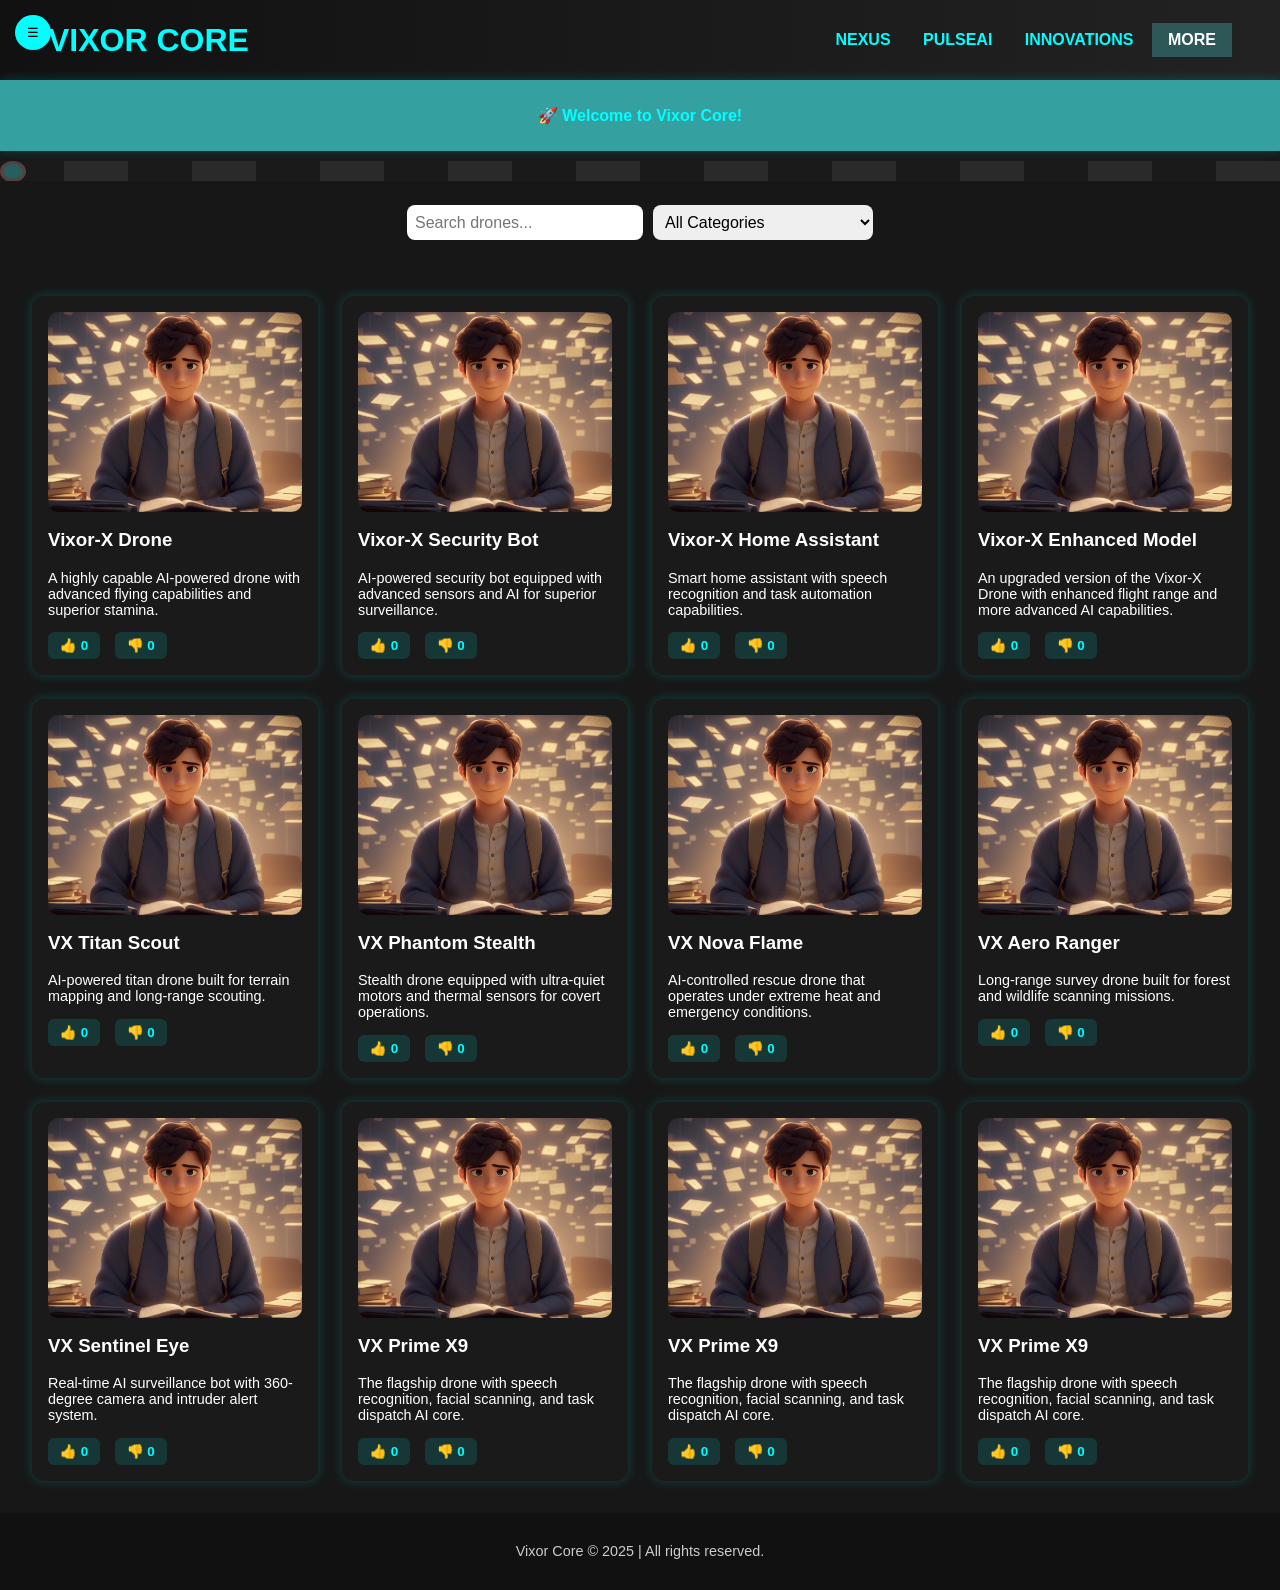
==== commit 1e6dde58: "Update index.html" ====
--- a/index.html
+++ b/index.html
@@ -12,10 +12,9 @@
   <header>
     <div class="logo">Vixor Core</div>
     <nav>
-      <a href="#nexus" id="nav-nexus">Nexus</a>
-      <a href="#pulseai" id="nav-pulseai">PulseAI</a>
+      <a href="mission.html" id="nav-nexus">Nexus</a>
+      <a href="reserve.html" id="nav-pulseai">PulseAI</a>
       <a href="#skybots" id="nav-skybots">Innovations</a>
-      <a href="#media" id="nav-media">Media Center</a>
       <div class="dropdown">
         <button class="dropbtn">More</button>
         <div class="dropdown-content">
--- a/style.css
+++ b/style.css
@@ -275,3 +275,111 @@
     width: 35px;
   }
 }
+
+
+/* ================================
+   VIXOR CORE FULL RESPONSIVE FIX
+   (ALL DEVICES SAFE PATCH)
+================================= */
+
+/* ===== LARGE LAPTOPS / BIG SCREENS ===== */
+@media (min-width: 1200px) {
+  header {
+    padding: 1rem 3rem;
+  }
+
+  .logo {
+    font-size: 2rem;
+  }
+
+  nav a {
+    font-size: 1rem;
+    margin: 0 14px;
+  }
+}
+
+/* ===== NORMAL LAPTOPS ===== */
+@media (max-width: 1199px) {
+  header {
+    flex-wrap: wrap;
+    gap: 10px;
+  }
+
+  nav {
+    flex-wrap: wrap;
+    gap: 10px;
+  }
+}
+
+/* ===== TABLETS ===== */
+@media (max-width: 900px) {
+  header {
+    flex-direction: row;
+    flex-wrap: wrap;
+    justify-content: center;
+    text-align: center;
+  }
+
+  .logo {
+    font-size: 1.4rem;
+  }
+
+  nav {
+    justify-content: center;
+    width: 100%;
+  }
+
+  nav a {
+    font-size: 0.9rem;
+    padding: 5px 8px;
+  }
+}
+
+/* ===== MOBILE DEVICES ===== */
+@media (max-width: 768px) {
+
+  header {
+    flex-direction: column;
+    align-items: center;
+    text-align: center;
+    gap: 10px;
+  }
+
+  .logo {
+    font-size: 1.2rem;
+  }
+
+  nav {
+    justify-content: center;
+    flex-wrap: wrap;
+    width: 100%;
+  }
+
+  nav a {
+    font-size: 0.85rem;
+    margin: 0;
+    padding: 5px 6px;
+  }
+
+  .dropbtn {
+    font-size: 0.8rem;
+    padding: 6px 10px;
+  }
+}
+
+/* ===== SMALL PHONES ===== */
+@media (max-width: 480px) {
+
+  .logo {
+    font-size: 1rem;
+  }
+
+  nav a {
+    font-size: 0.75rem;
+    padding: 4px 5px;
+  }
+
+  header {
+    padding: 10px;
+  }
+    }
